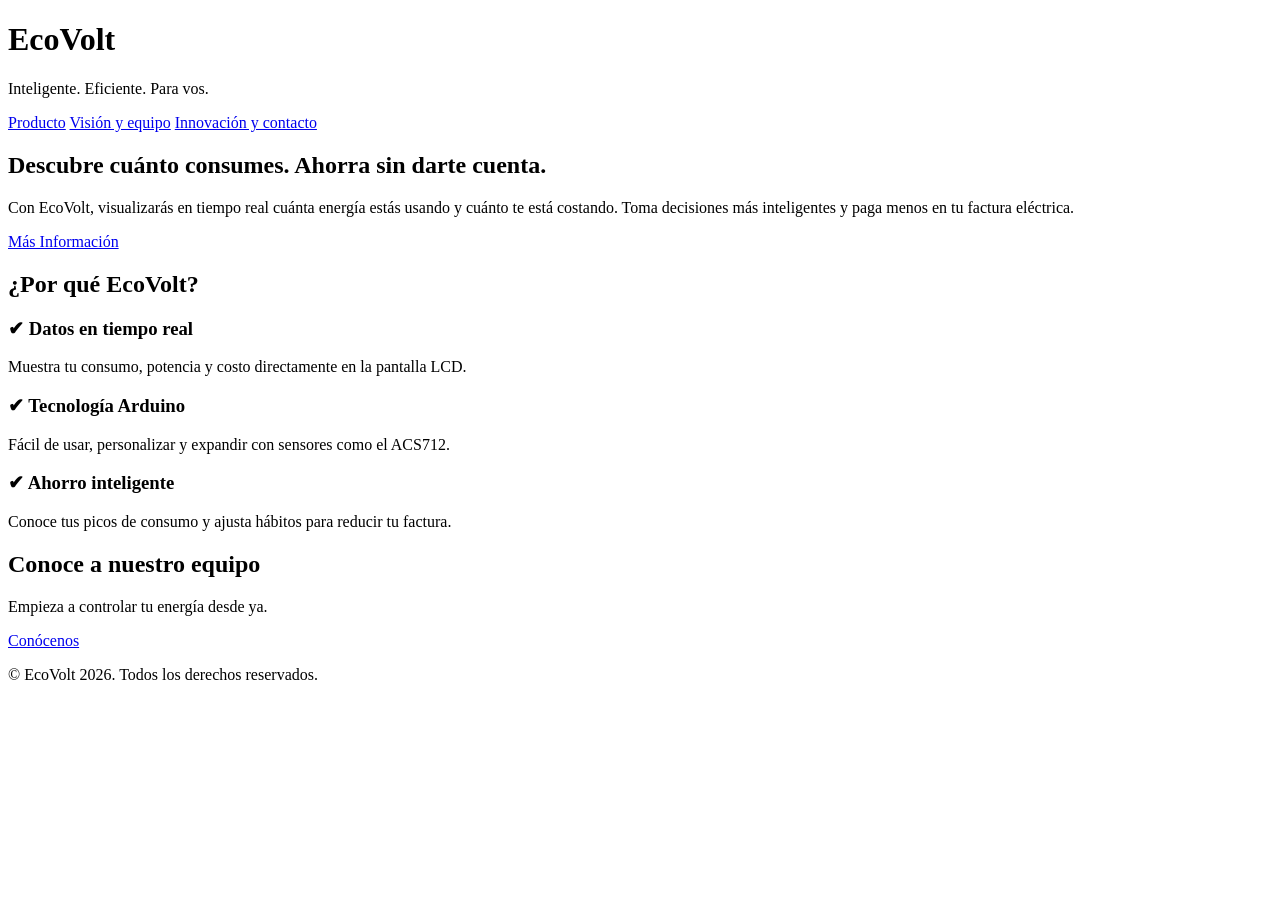
==== index.html @ 09aa0443 "Add files via upload" ====
<!DOCTYPE html>
<html lang="es">
<head>
<meta charset="UTF-8">
<meta name="viewport" content="width=device-width, initial-scale=1.0">
<title>EcoVolt - Control total de tu energía</title>

<link rel="stylesheet" href="CSS/CSS de menú.css">

</head>
<body>

<header class="header-hero">
    <div class="header-overlay"></div>

    <div class="container header-content">
        <h1>
                <span class="eco">Eco</span><span class="volt">Volt</span>
            </span>
        </h1>

        <p class="tagline">Inteligente. Eficiente. Para vos.</p>

        <div class="nav-buttons">
            <a href="Producto.html" class="button small">Producto</a>
            <a href="Visión y equipo.html" class="button small">Visión y equipo</a>
            <a href="Diferenciadores y Contacto.html.html" class="button small">Innovación y contacto</a>
        </div>
    </div>
</header>

<section class="hero">

<div class="centered-text">
<h2>Descubre cuánto consumes. Ahorra sin darte cuenta.</h2>

<p>
Con EcoVolt, visualizarás en tiempo real cuánta energía estás usando y cuánto te está costando.
Toma decisiones más inteligentes y paga menos en tu factura eléctrica.
</p>

<a href="Producto.html" class="button">Más Información</a>

</div>

</section>


<section class="benefits">

<div class="container">

<h2>¿Por qué EcoVolt?</h2>

<div class="cards">

<div class="card">
<h3>✔ Datos en tiempo real</h3>
<p>Muestra tu consumo, potencia y costo directamente en la pantalla LCD.</p>
</div>

<div class="card">
<h3>✔ Tecnología Arduino</h3>
<p>Fácil de usar, personalizar y expandir con sensores como el ACS712.</p>
</div>

<div class="card">
<h3>✔ Ahorro inteligente</h3>
<p>Conoce tus picos de consumo y ajusta hábitos para reducir tu factura.</p>
</div>

</div>

</div>

</section>




<section class="cta container">

<h2>Conoce a nuestro equipo</h2>

<p>Empieza a controlar tu energía desde ya.</p>

<a href="Visión y equipo.html" class="button">
Conócenos
</a>

</section>


<footer>

<p>&copy; EcoVolt 2026. Todos los derechos reservados.</p>

</footer>

</body>
</html>
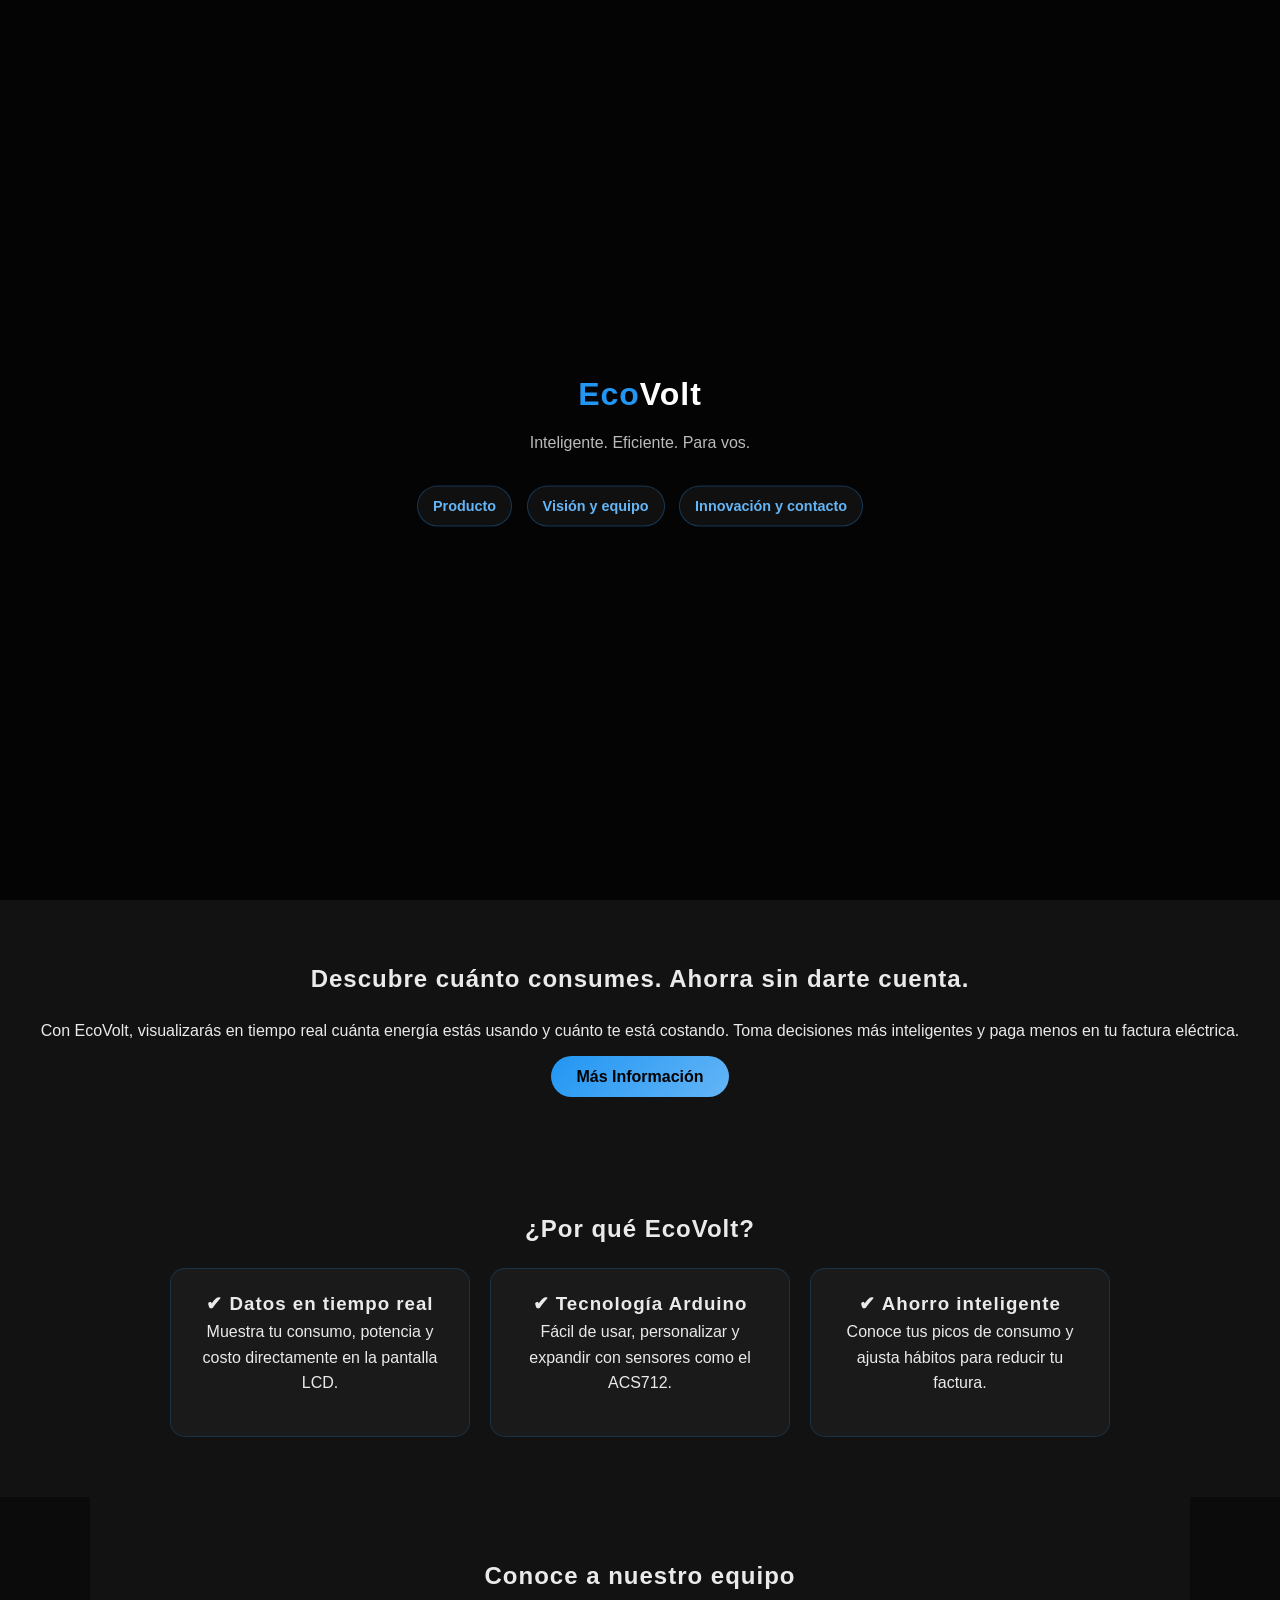
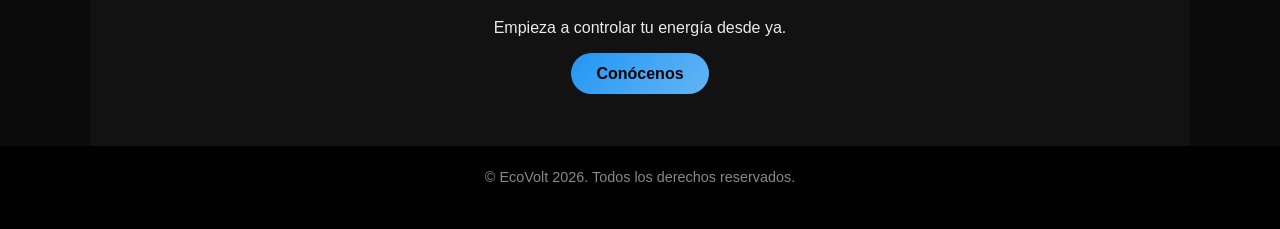
==== commit 802a5292: "Update links in index.html for consistency" ====
--- a/index.html
+++ b/index.html
@@ -5,7 +5,7 @@
 <meta name="viewport" content="width=device-width, initial-scale=1.0">
 <title>EcoVolt - Control total de tu energía</title>
 
-<link rel="stylesheet" href="CSS/CSS de menú.css">
+<link rel="stylesheet" href="menu.css">
 
 </head>
 <body>
@@ -23,8 +23,8 @@
 
         <div class="nav-buttons">
             <a href="Producto.html" class="button small">Producto</a>
-            <a href="Visión y equipo.html" class="button small">Visión y equipo</a>
-            <a href="Diferenciadores y Contacto.html.html" class="button small">Innovación y contacto</a>
+            <a href="Vision_y_equipo.html" class="button small">Visión y equipo</a>
+            <a href="Diferenciadores_y_Contacto.html" class="button small">Innovación y contacto</a>
         </div>
     </div>
 </header>
@@ -98,4 +98,4 @@
 </footer>
 
 </body>
-</html>+</html>
--- a/menu.css
+++ b/menu.css
@@ -0,0 +1,196 @@
+/* ===== RESET ===== */
+* {
+    margin: 0;
+    padding: 0;
+    box-sizing: border-box;
+}
+
+body {
+    font-family: 'Segoe UI', Tahoma, Geneva, Verdana, sans-serif;
+    background-color: #0b0b0b;
+    color: #eaeaea;
+    line-height: 1.6;
+}
+
+
+/* ===== HEADER HERO ===== */
+.header-hero {
+    position: relative;
+    height: 100vh;
+    overflow: hidden;
+    
+    /* CONFIGURACIÓN DE LA IMAGEN DE FONDO */
+    background-image: url("../img/fondo.png"); /* Asegúrate de que la ruta sea correcta */
+    background-size: cover;
+    background-position: center;
+    background-repeat: no-repeat;
+    background-attachment: fixed; /* Esto crea un efecto Parallax suave */
+}
+
+/* Eliminamos o comentamos .header-video ya que no existe más */
+.header-video {
+    display: none;
+}
+
+.header-overlay {
+    position: absolute;
+    top: 0;
+    left: 0;
+    right: 0;
+    bottom: 0;
+    background: rgba(0, 0, 0, 0.6); /* Ajusta el 0.6 para aclarar u oscurecer la imagen */
+    z-index: 2;
+}
+
+.header-content {
+    position: relative;
+    z-index: 3;
+    text-align: center;
+    top: 50%;
+    transform: translateY(-50%);
+}
+/* ===== LOGO ===== */
+.header-avatar {
+    width: 80px;
+    vertical-align: middle;
+}
+
+.brand-name {
+    font-size: 2.5rem;
+    margin-left: 10px;
+}
+
+.eco {
+    color: #2196f3;
+}
+
+.volt {
+    color: #ffffff;
+}
+
+.tagline {
+    color: #bbbbbb;
+    margin-top: 10px;
+}
+
+/* ===== NAV ===== */
+.nav-buttons {
+    margin-top: 25px;
+}
+
+.nav-buttons a {
+    background: rgba(255, 255, 255, 0.05);
+    color: #64b5f6;
+    border: 1px solid rgba(33, 150, 243, 0.3);
+    padding: 10px 20px;
+    border-radius: 25px;
+    text-decoration: none;
+    margin: 5px;
+    display: inline-block;
+    transition: all 0.3s ease;
+}
+
+.nav-buttons a:hover {
+    background: #2196f3;
+    color: black;
+    transform: scale(1.08);
+}
+
+/* ===== SECTIONS ===== */
+.hero, .benefits, .cta, .testimonial {
+    padding: 60px 20px;
+    text-align: center;
+    background: #121212;
+}
+
+.container {
+    max-width: 1100px;
+    margin: auto;
+}
+
+h1, h2, h3 {
+    letter-spacing: 1px;
+}
+
+h2 {
+    margin-bottom: 20px;
+}
+
+p {
+    margin-bottom: 20px;
+}
+
+/* ===== BUTTONS ===== */
+.button {
+    background: linear-gradient(135deg, #2196f3, #64b5f6);
+    color: black;
+    padding: 12px 25px;
+    border-radius: 30px;
+    text-decoration: none;
+    font-weight: bold;
+    transition: 0.3s;
+}
+
+.button:hover {
+    transform: scale(1.07);
+    box-shadow: 0 0 15px #64b5f6;
+}
+
+.button.small {
+    padding: 8px 15px;
+    font-size: 0.9rem;
+}
+
+/* ===== CARDS ===== */
+.cards {
+    display: flex;
+    flex-wrap: wrap;
+    gap: 20px;
+    justify-content: center;
+}
+
+.card {
+    background: #1a1a1a;
+    border: 1px solid rgba(33, 150, 243, 0.2);
+    padding: 20px;
+    border-radius: 15px;
+    width: 300px;
+    transition: 0.3s;
+}
+
+.card:hover {
+    transform: translateY(-8px);
+    box-shadow: 0 0 20px rgba(33, 150, 243, 0.3);
+}
+
+/* ===== MEDIA ===== */
+iframe {
+    margin-top: 20px;
+    border-radius: 10px;
+    max-width: 100%;
+}
+
+audio {
+    margin-top: 20px;
+}
+
+/* ===== FOOTER ===== */
+footer {
+    background: black;
+    text-align: center;
+    padding: 20px;
+    color: #888;
+    font-size: 0.9rem;
+}
+
+/* ===== RESPONSIVE ===== */
+@media (max-width: 768px) {
+    .cards {
+        flex-direction: column;
+        align-items: center;
+    }
+
+    .brand-name {
+        font-size: 2rem;
+    }
+}
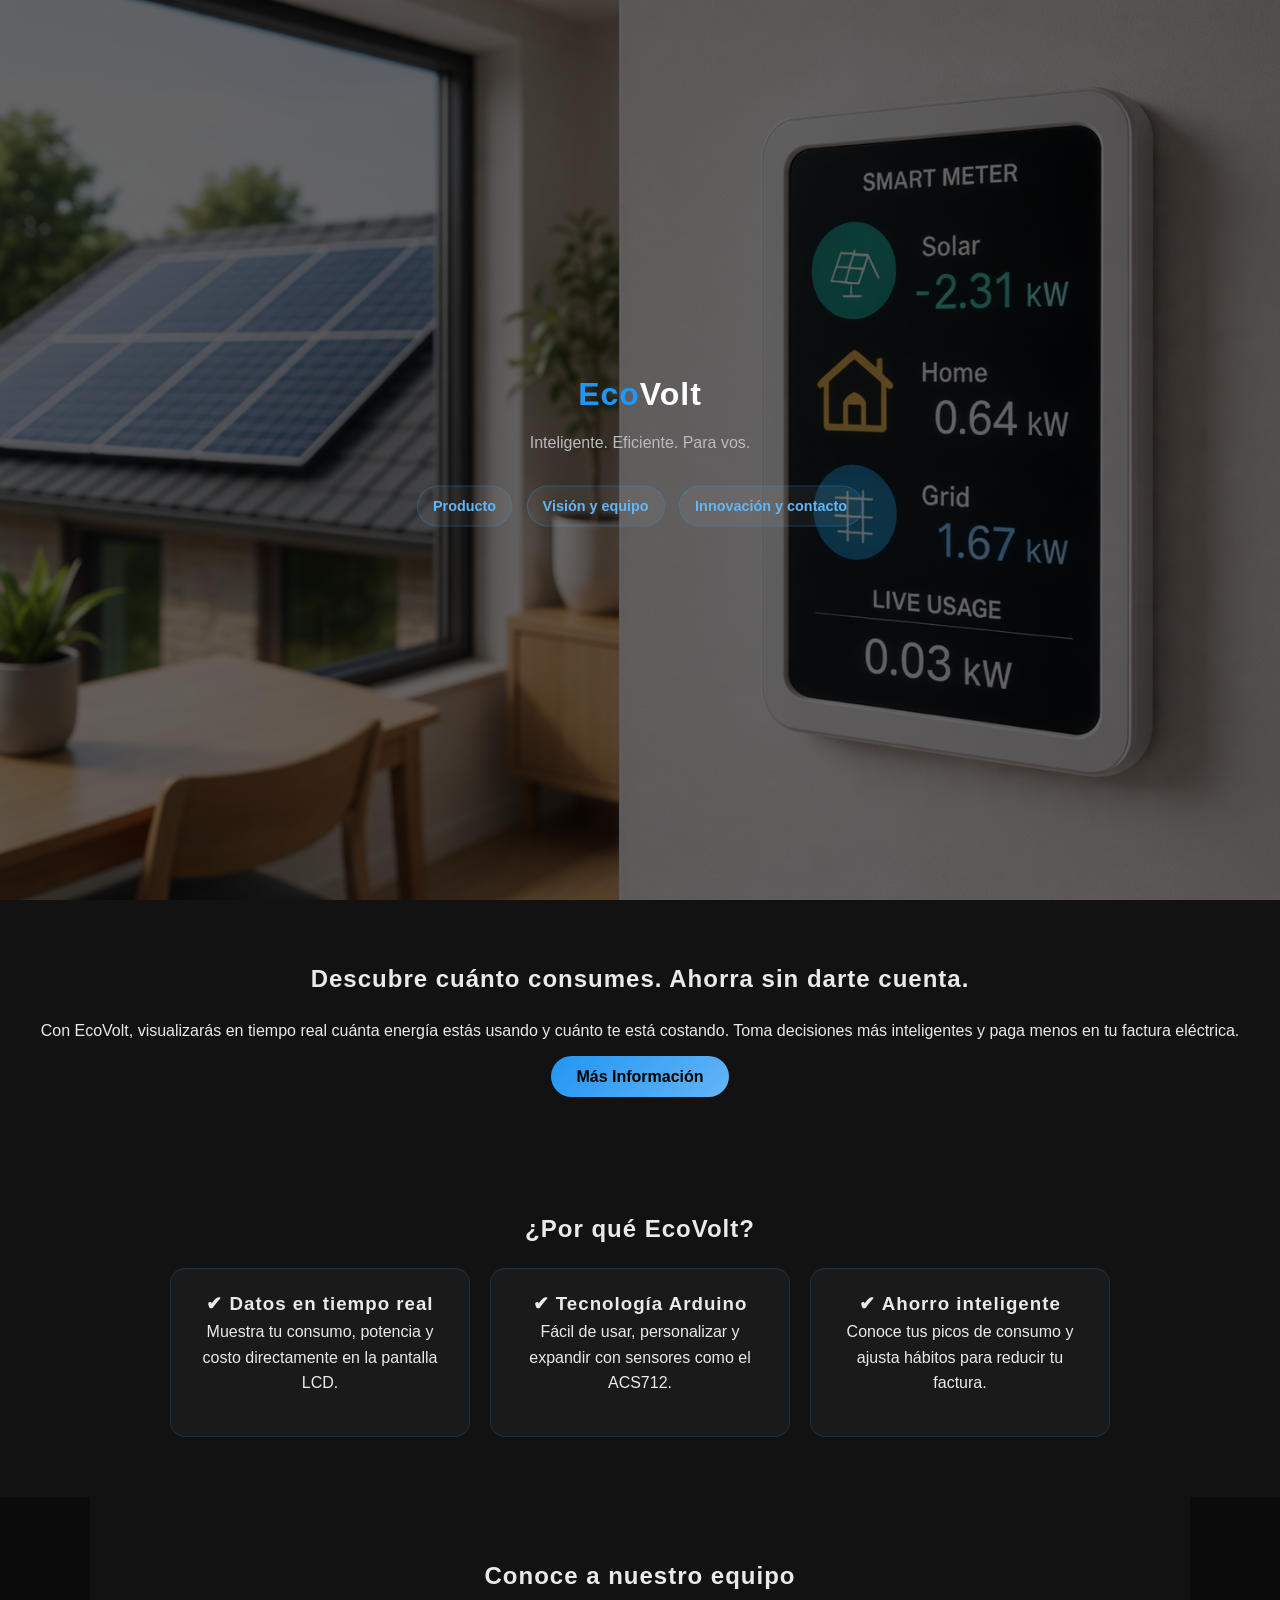
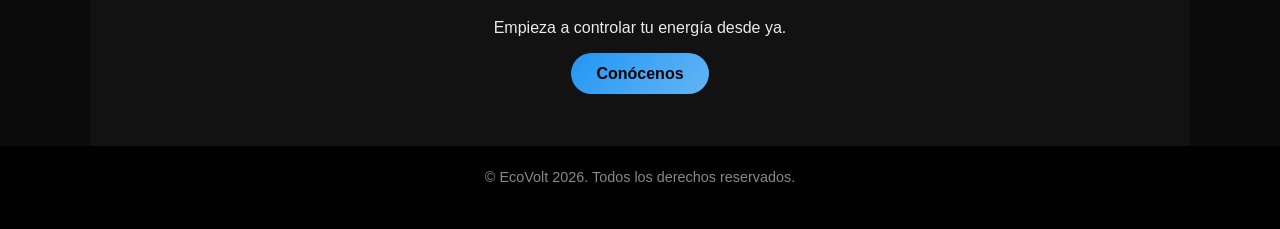
==== commit b730b563: "Fix link to Vision_y_equipo.html" ====
--- a/index.html
+++ b/index.html
@@ -84,7 +84,7 @@
 
 <p>Empieza a controlar tu energía desde ya.</p>
 
-<a href="Visión y equipo.html" class="button">
+<a href="Vision_y_equipo.html" class="button">
 Conócenos
 </a>
 
--- a/menu.css
+++ b/menu.css
@@ -20,7 +20,7 @@
     overflow: hidden;
     
     /* CONFIGURACIÓN DE LA IMAGEN DE FONDO */
-    background-image: url("../img/fondo.png"); /* Asegúrate de que la ruta sea correcta */
+    background-image: url("fondo.png"); /* Asegúrate de que la ruta sea correcta */
     background-size: cover;
     background-position: center;
     background-repeat: no-repeat;
